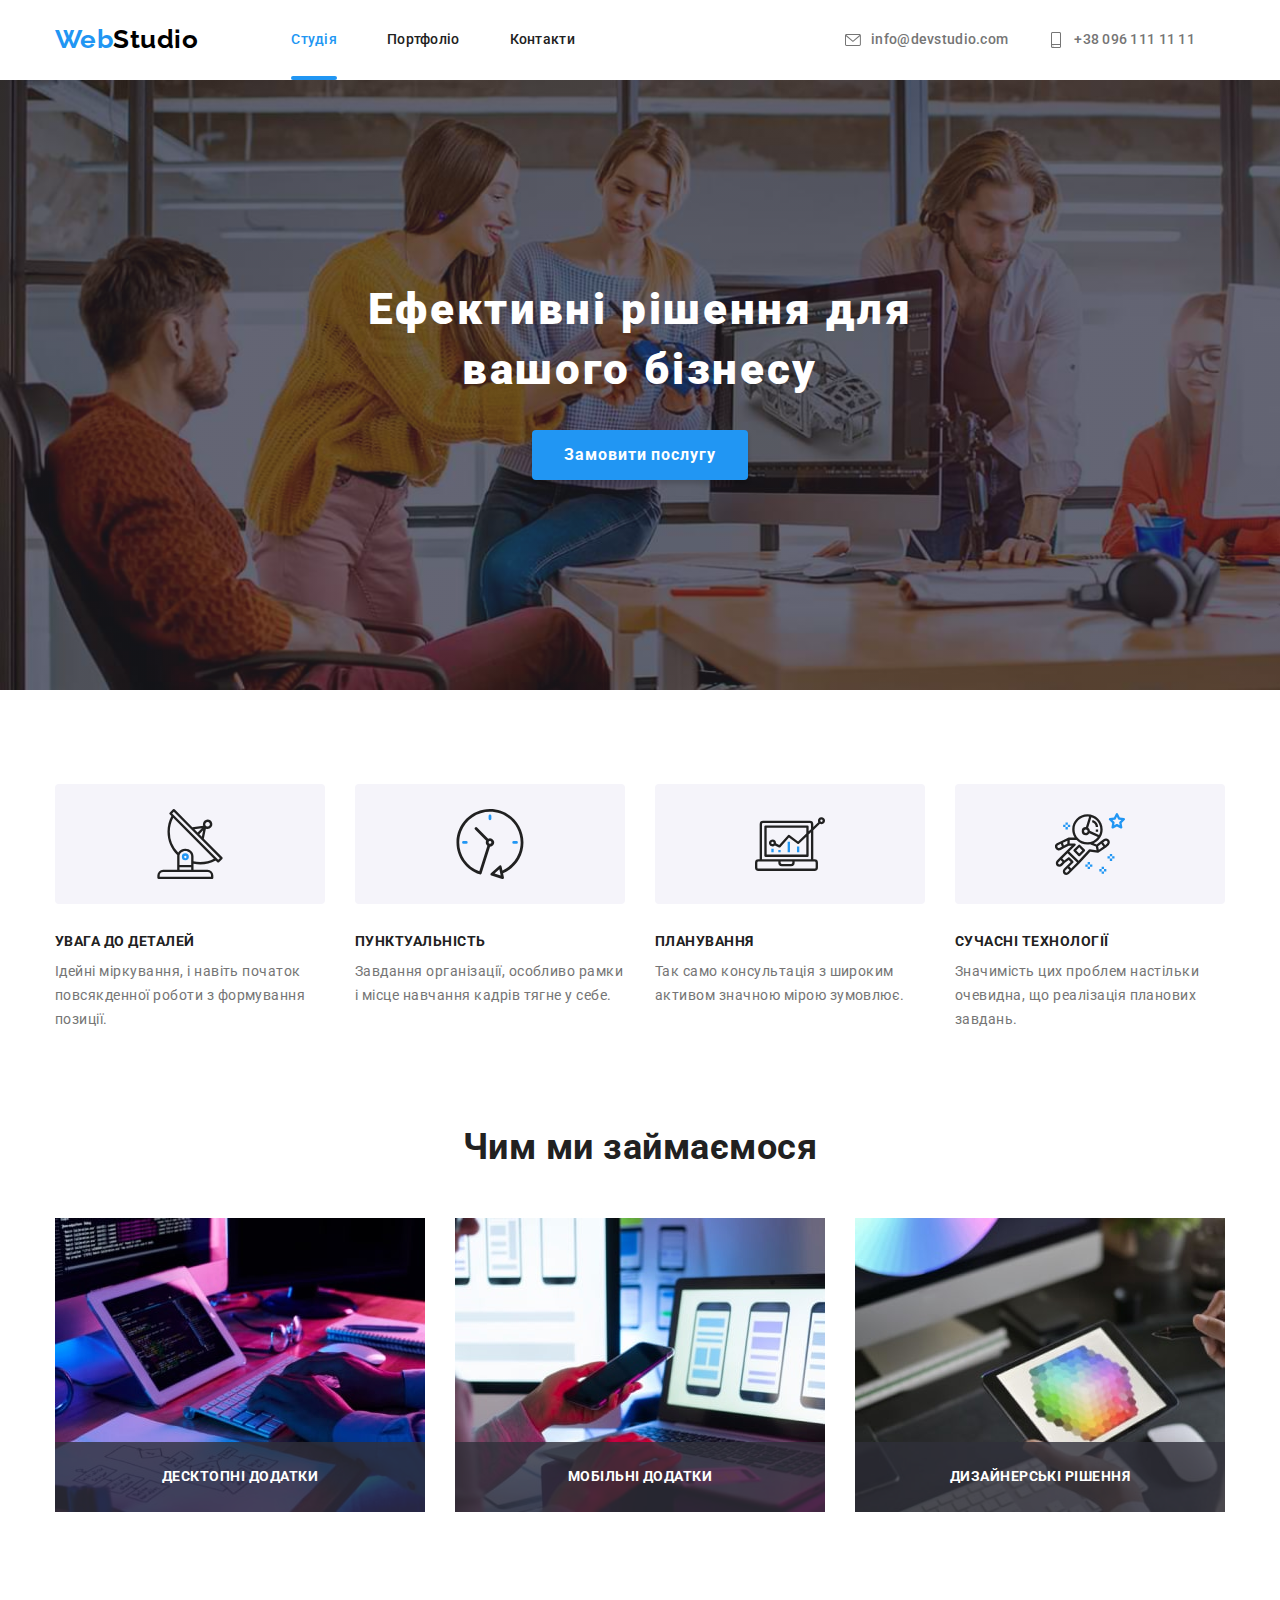
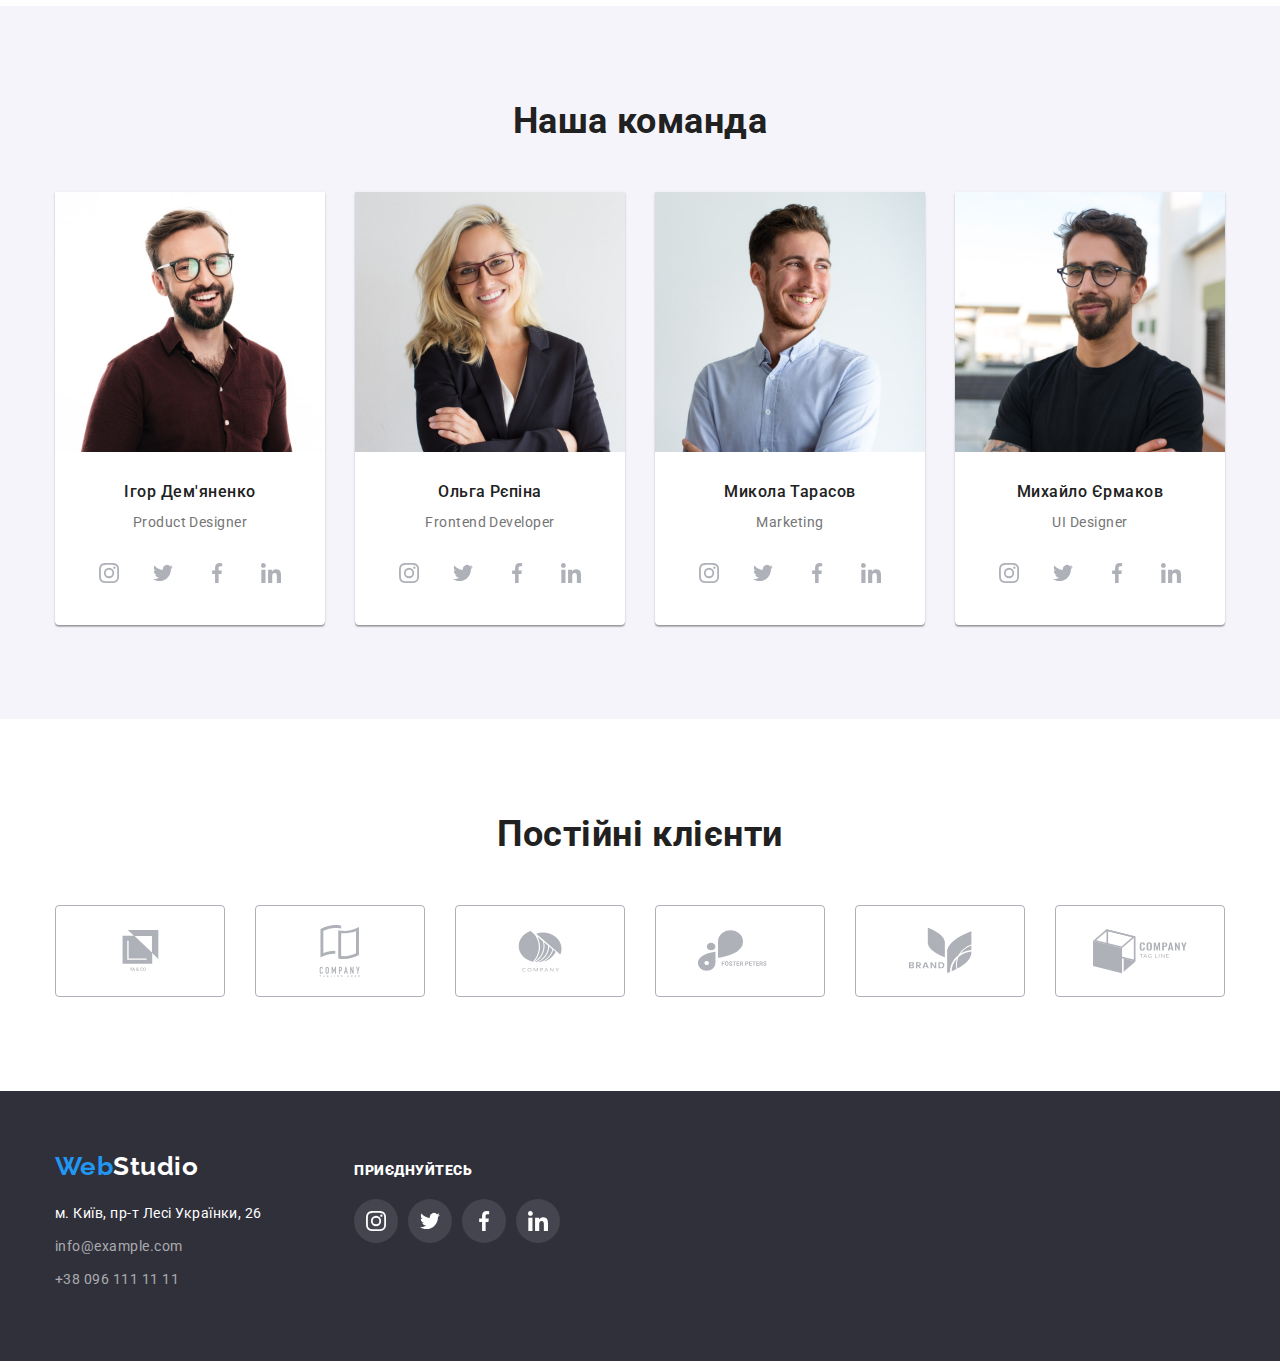
==== index.html @ bedce4f9 "позиционирование эл-тов" ====
<!DOCTYPE html>
<html lang="uk">

<head>
    <meta charset="UTF-8">
    <meta http-equiv="X-UA-Compatible" content="IE=edge">
    <meta name="viewport" content="width=device-width, initial-scale=1.0">
    <title>WebStudio</title>
    <link rel="preconnect" href="https://fonts.googleapis.com">
    <link rel="preconnect" href="https://fonts.gstatic.com" crossorigin>
    <link
        href="https://fonts.googleapis.com/css2?family=Raleway:wght@700&family=Roboto:wght@400;500;700;900&display=swap"
        rel="stylesheet">
    <link rel="stylesheet"
        href="https://cdnjs.cloudflare.com/ajax/libs/modern-normalize/1.1.0/modern-normalize.min.css">
    <link rel="stylesheet" href="./css/styles.css">
</head>

<body>

    <!-- header section -->

    <header class="header">
        <div class="container header-container">
            <div class="header-logo">
                <a href="./index.html" class="logo"> <span class="text-web">Web</span>Studio </a>
            </div>
            <nav>
                <ul class="header-nav list">
                    <li class="nav-item"><a href="./index.html" class="header-nav-item current">Студія</a></li>
                    <li class="nav-item"><a href="./portfolio.html" class="header-nav-item">Портфоліо</a></li>
                    <li class="nav-item"><a href="#Контакти" class="header-nav-item">Контакти</a></li>
                </ul>
            </nav>

            <ul class="header-items list">

                <li class="header-item">
                    <a class="header-items-item" href="mailto:info@devstudio.com">
                        <svg viewBox="0 0 100 100" width="16" class="header-icon ">
                            <use href="./images/sprite.svg#icon-envelope">
                            </use>
                        </svg> info@devstudio.com</a>

                </li>
                <li class="header-item">
                    <a class="header-items-item " href="tel:+380961111111">
                        <svg viewBox="0 0 100 100" width="16" class="header-icon">
                            <use href="./images/sprite.svg#icon-smartphone"></use>
                        </svg> +38 096 111 11 11 </a>
                </li>
            </ul>
        </div>
    </header>


    <main>
        <!--hero section -->

        <section class="hero-section">
            <div class="container">

                <h1 class="hero-title">Ефективні рішення для вашого бізнесу</h1>
                <button type="button" class="hero-btn" data-modal-open>Замовити послугу </button>

            </div>

        </section>


        <!-- Наші переваги section -->
        <section class="section ">
            <div class="container">
                <h2 class="visually-hidden">Наші переваги</h2>

                <ul class="section-list list">

                    <li class="section-list-item">
                        <div class="advantage">
                            <svg viewBox="0 0 100 100" width="70" class="icon shape-codepen">
                                <use href="./images/sprite.svg#icon-antenna"></use>
                            </svg>
                        </div>
                        <div class="tex-wrap">
                            <h3 class="section-heading">УВАГА ДО ДЕТАЛЕЙ</h3>
                            <p class="section-text">Ідейні міркування, і навіть початок повсякденної роботи з
                                формування
                                позиції.</p>
                        </div>
                    </li>

                    <li class="section-list-item">

                        <div class="advantage">
                            <svg viewBox="0 0 100 100" width="70" class="icon shape-codepen">
                                <use href="./images/sprite.svg#icon-clock"></use>
                            </svg>
                        </div>

                        <div class="tex-wrap">
                            <h3 class="section-heading">ПУНКТУАЛЬНІСТЬ</h3>
                            <p class="section-text">Завдання організації, особливо рамки і місце навчання кадрів
                                тягне у
                                себе.
                            </p>
                        </div>
                    </li>

                    <li class="section-list-item">

                        <div class="advantage">
                            <svg viewBox="0 0 100 100" width="70" class="icon shape-codepen">
                                <use href="./images/sprite.svg#icon-diagram"></use>
                            </svg>
                        </div>

                        <div class="tex-wrap">
                            <h3 class="section-heading">ПЛАНУВАННЯ</h3>
                            <p class="section-text">Так само консультація з широким активом значною мірою зумовлює.
                            </p>
                        </div>

                    </li>
                    <li class="section-list-item">

                        <div class="advantage">
                            <svg viewBox="0 0 100 100" width="70" class="icon shape-codepen">
                                <use href="./images/sprite.svg#icon-astronaut"></use>
                            </svg>
                        </div>

                        <div class="tex-wrap">
                            <h3 class="section-heading">СУЧАСНІ ТЕХНОЛОГІЇ</h3>
                            <p class="section-text">Значимість цих проблем настільки очевидна, що реалізація
                                планових
                                завдань.
                            </p>
                        </div>

                    </li>
                </ul>
            </div>

        </section>


        <!-- Чим ми займаємося section -->
        <section class="section reset">
            <div class="container">
                <h2 class="section-title">Чим ми займаємося</h2>
                <ul class="section-title-list list">
                    <li class="title-list">
                        <div class="title-list-img">
                            <img src="./images/img1.jpg" alt="Робота з комп'ютером " width="370" height="294">
                            <h3 class="title-text">Десктопні додатки</h3>
                        </div>
                    </li>
                    <li class="title-list">
                        <div class="title-list-img">
                            <img src="./images/img2.jpg" alt="Робота з телефоном" width="370" height="294">
                            <h3 class="title-text">Мобільні додатки</h3>
                        </div>
                    </li>
                    <li class="title-list">
                        <div class="title-list-img">
                            <img src="./images/img3.jpg" alt="Робота з планшетом" width="370" height="294">
                            <h3 class="title-text">Дизайнерські рішення</h3>
                        </div>

                    </li>
                </ul>
            </div>

        </section>

        <!-- Наша команда section -->
        <section class="section background-section">
            <div class="container">
                <h2 class="section-title-team">Наша команда</h2>
                <ul class="title-team list">
                    <li class="team">

                        <img src="./images/img4.jpg" alt="Ігор Дем'яненко фото" width="270" height="260">

                        <div class="team-text">
                            <h3 class="section-subject">Ігор Дем'яненко</h3>
                            <p class="section-text-team">Product Designer</p>


                            <ul class="social-items  list">
                                <li class="social-item">
                                    <a href="" class="social-icon">
                                        <svg viewBox="0 0 100 100" width="20" class="team-icon ">
                                            <use href="./images/sprite.svg#icon-instagram"></use>
                                        </svg>
                                    </a>
                                </li>

                                <li class="social-item">
                                    <a href="" class="social-icon">
                                        <svg viewBox="0 0 100 100" width="20" class="team-icon">
                                            <use href="./images/sprite.svg#icon-twitter"></use>
                                        </svg>
                                    </a>
                                </li>

                                <li class="social-item">
                                    <a href="" class="social-icon">
                                        <svg viewBox="0 0 100 100" width="20" class="team-icon">
                                            <use href="./images/sprite.svg#icon-facebook"></use>
                                        </svg>
                                    </a>
                                </li>

                                <li class="social-item">
                                    <a href="" class="social-icon">
                                        <svg viewBox="0 0 100 100" width="20" class="team-icon">
                                            <use href="./images/sprite.svg#icon-linkedin"></use>
                                        </svg>
                                    </a>
                                </li>
                            </ul>


                        </div>
                    </li>

                    <li class="team">

                        <img src="./images/img5.jpg" alt="Ольга Рєпіна фото" width="270" height="260">
                        <div class="team-text">
                            <h3 class="section-subject">Ольга Рєпіна</h3>
                            <p class="section-text-team">Frontend Developer</p>

                            <ul class="social-items  list">
                                <li class="social-item"><a href="" class="social-icon">
                                        <svg viewBox="0 0 100 100" width="20" class="team-icon">
                                            <use href="./images/sprite.svg#icon-instagram"></use>
                                        </svg>
                                    </a>
                                </li>

                                <li class="social-item"><a href="" class="social-icon">
                                        <svg viewBox="0 0 100 100" width="20" class="team-icon">
                                            <use href="./images/sprite.svg#icon-twitter"></use>
                                        </svg>
                                    </a>
                                </li>

                                <li class="social-item">
                                    <a href="" class="social-icon">
                                        <svg viewBox="0 0 100 100" width="20" class="team-icon">
                                            <use href="./images/sprite.svg#icon-facebook"></use>
                                        </svg>
                                    </a>
                                </li>

                                <li class="social-item">
                                    <a href="" class="social-icon">
                                        <svg viewBox="0 0 100 100" width="20" class="team-icon">
                                            <use href="./images/sprite.svg#icon-linkedin"></use>
                                        </svg>
                                    </a>
                                </li>
                            </ul>
                        </div>

                    </li>

                    <li class="team">

                        <img src="./images/img6.jpg" alt="Микола Тарасов фото" width="270" height="260">
                        <div class="team-text">
                            <h3 class="section-subject">Микола Тарасов</h3>
                            <p class="section-text-team">Marketing</p>

                            <ul class="social-items  list">
                                <li class="social-item">
                                    <a href="" class="social-icon">
                                        <svg viewBox="0 0 100 100" width="20" class="team-icon">
                                            <use href="./images/sprite.svg#icon-instagram"></use>
                                        </svg>
                                    </a>
                                </li>

                                <li class="social-item">
                                    <a href="" class="social-icon">
                                        <svg viewBox="0 0 100 100" width="20" class="team-icon">
                                            <use href="./images/sprite.svg#icon-twitter"></use>
                                        </svg>
                                    </a>
                                </li>

                                <li class="social-item">
                                    <a href="" class="social-icon">
                                        <svg viewBox="0 0 100 100" width="20" class="team-icon">
                                            <use href="./images/sprite.svg#icon-facebook"></use>
                                        </svg>
                                    </a>
                                </li>

                                <li class="social-item">
                                    <a href="" class="social-icon">
                                        <svg viewBox="0 0 100 100" width="20" class="team-icon">
                                            <use href="./images/sprite.svg#icon-linkedin"></use>
                                        </svg>
                                    </a>
                                </li>
                            </ul>
                        </div>

                    </li>
                    <li class="team">

                        <img src="./images/img7.jpg" alt="Михайло Єрмаков фото" width="270" height="260">
                        <div class="team-text">
                            <h3 class="section-subject">Михайло Єрмаков</h3>
                            <p class="section-text-team">UI Designer</p>

                            <ul class="social-items  list">
                                <li class="social-item">
                                    <a href="" class="social-icon">
                                        <svg viewBox="0 0 100 100" width="20" class="team-icon">
                                            <use href="./images/sprite.svg#icon-instagram"></use>
                                        </svg>
                                    </a>
                                </li>

                                <li class="social-item">
                                    <a href="" class="social-icon">
                                        <svg viewBox="0 0 100 100" width="20" class="team-icon">
                                            <use href="./images/sprite.svg#icon-twitter"></use>
                                        </svg>
                                    </a>
                                </li>
                                <li class="social-item">
                                    <a href="" class="social-icon">
                                        <svg viewBox="0 0 100 100" width="20" class="team-icon">
                                            <use href="./images/sprite.svg#icon-facebook"></use>
                                        </svg>
                                    </a>
                                </li>
                                <li class="social-item">
                                    <a href="" class="social-icon">
                                        <svg viewBox="0 0 100 100" width="20" class="team-icon">
                                            <use href="./images/sprite.svg#icon-linkedin"></use>
                                        </svg>
                                    </a>
                                </li>
                            </ul>
                        </div>

                    </li>
                </ul>
            </div>
        </section>
    </main>


    <!-- Постійні клієнти section -->
    <section class="section">
        <div class="container">
            <h2 class="title-clients">Постійні клієнти</h2>
            <div>
                <ul class=" clients list">
                    <li class="clients-item">
                        <a href="" class="clients-link">
                            <svg viewBox="0 0 100 100" width="41" height="47" class="clients-icon">
                                <use href="./images/sprite.svg#icon-group-1"></use>
                            </svg>
                        </a>
                    </li>
                    <li class="clients-item">
                        <a href="" class="clients-link">
                            <svg viewBox="0 0 100 100" width="52" height="" class="clients-icon">
                                <use href="./images/sprite.svg#icon-group-2"></use>
                            </svg>
                        </a>
                    </li>
                    <li class="clients-item">
                        <a href="" class="clients-link">
                            <svg viewBox="0 0 100 100" width="44" height="" class="clients-icon">
                                <use href="./images/sprite.svg#icon-group-3"></use>
                            </svg>
                        </a>
                    </li>
                    <li class="clients-item">
                        <a href="" class="clients-link">
                            <svg viewBox="0 0 100 100" width="85" class="clients-icon">
                                <use href="./images/sprite.svg#icon-group-4"></use>
                            </svg>
                        </a>
                    </li>
                    <li class="clients-item">
                        <a href="" class="clients-link">
                            <svg viewBox="0 0 100 100" width="63" class="clients-icon">
                                <use href="./images/sprite.svg#icon-group-5"></use>
                            </svg>
                        </a>
                    </li>
                    <li class="clients-item">
                        <a href="" class="clients-link">
                            <svg viewBox="0 0 100 100" width="94" class="clients-icon">
                                <use href="./images/sprite.svg#icon-group-6"></use>
                            </svg>
                        </a>
                    </li>
                </ul>
            </div>

        </div>


    </section>

    <!-- footer section -->
    <footer class="footer">
        <div class="container footer-messenger">
            <div>
                <div class="footer-logo">
                    <a href="./index.html" class="logo white"> <span class="text-web">Web</span>Studio </a>

                </div>

                <address>
                    <div>
                        <ul class=" list">
                            <li class="footer-addres"><a href="https://goo.gl/maps/LpbarNg1JxRtZS2b6" target="_blank"
                                    rel="noopener noreferrer nofollow" id="Контакти" class="address-item white">м. Київ,
                                    пр-т
                                    Лесі Українки, 26</a></li>
                            <li class="footer-addres"><a href="mailto:info@devstudio.com"
                                    class="address-item">info@example.com</a></li>
                            <li class="footer-addres"><a href="tel:+380961111111" class="address-item">+38 096 111 11
                                    11</a>
                            </li>
                        </ul>
                    </div>
                </address>
            </div>

            <div class="footer-icon-messenger">
                <p class="footer-text"> <strong> приєднуйтесь</strong> </p>

                <div>
                    <ul class="list-icon list">
                        <li class="footer-item-icon"> <a href="" class="footer-link">
                                <svg viewBox="0 0 100 100" width="20" class="footer-icon">
                                    <use href="./images/sprite.svg#icon-instagram"></use>
                                </svg></a></li>
                        <li class="footer-item-icon"> <a href="" class="footer-link">
                                <svg viewBox="0 0 100 100" width="20" class="footer-icon">
                                    <use href="./images/sprite.svg#icon-twitter"></use>
                                </svg>
                            </a></li>
                        <li class="footer-item-icon"> <a href="" class="footer-link">
                                <svg viewBox="0 0 100 100" width="20" class="footer-icon">
                                    <use href="./images/sprite.svg#icon-facebook"></use>
                                </svg>
                            </a></li>
                        <li class="footer-item-icon"> <a href="" class="footer-link">
                                <svg viewBox="0 0 100 100" width="20" class="footer-icon">
                                    <use href="./images/sprite.svg#icon-linkedin"></use>
                                </svg>
                            </a></li>
                    </ul>
                </div>

            </div>
        </div>

    </footer>
    <div class="backdrop is-hidden data-modal">
        <div class="modal">
            <button type="button" class="close-button" data-modal-close>X</button>
        </div>
    </div>

    <script src="./js/modal.js"></script>

</body>

</html>
---- css/styles.css ----
:root {
    --primery-text-color: #212121;
    --additional-text-color-1: #757575;
    --additional-text-color-2: #FFFFFF;
    --additional-text-color-3: rgba(255, 255, 255, 0.6);
    --color-logo: #000000;
    --accent-color: #2196F3;
    --additional-background-color-1: #F5F4FA;
    --additional-background-color-2: #2F303A;

}

p,
h1,
h2,
h3,
h4,
h5,
h6 {
    margin: 0;
    padding: 0;
}

ul {
    margin: 0;
    padding: 0;
}


body {

    color: var(--primery-text-color);
    font-family: Roboto, sans-serif;
    letter-spacing: 0.03em;
}

img {
    display: block;
}

/*   основной цвет тескта  #212121 */
/* вторичнный цвет текста #757575 */
/* цвет акцента #2196F3 */
/* вторичный цвет фона 1 #F5F4FA */
/* вторичный цвет фона 2 #2F303A */
/* основной цвет лого  #000000 */
/* дополнительный цвет лого #2196F3 */
/* доп цвет */

.container {
    width: 1200px;
    padding-left: 15px;
    padding-right: 15px;
    margin: 0 auto;
    /* outline: 2px solid tomato; */

}

.list {
    list-style: none;
}


/* header section */

.header-container {
    padding-top: 24px;
    padding-bottom: 25px;
}

.header-container,
.header-nav,
.header-items {
    display: flex;
    justify-content: center;
    align-items: center;

}



.header-logo {
    margin-right: 93px;
    display: block;
    margin-top: 0;
    margin-bottom: 0;
}

.logo {
    color: var(--color-logo);
    font-family: Raleway, sans-serif;
    font-weight: 700;
    font-size: 26px;
    line-height: 1.2;
    text-decoration: none;
    outline: none;

}

.text-web {

    color: #2196F3;
}

.nav-item {
    margin-right: 50px;
}

.header-nav-item {
    position: relative;
    color: var(--primery-text-color);
    display: block;
    font-weight: 500;
    font-size: 14px;
    line-height: 1.14;
    letter-spacing: 0.02em;
    text-decoration: none;

    transition: color 250ms cubic-bezier(0.4, 0, 0.2, 1);
}

.header-nav-item:hover,
.header-nav-item:focus {
    color: var(--accent-color);
    outline: none;
}


.current {
    display: block;
    color: var(--accent-color)
}

.current::after {
    content: "";
    position: absolute;
    display: block;
    bottom: -32px;
    left: 0;
    width: 100%;
    height: 4px;
    background: var(--accent-color);
    border-radius: 2px;

}


.header-items {
    margin-left: auto;
}


.header-items-item {
    color: var(--additional-text-color-1);
    font-weight: 500;
    font-size: 14px;
    line-height: 1.14;
    letter-spacing: 0.02em;
    text-decoration: none;
    margin-left: 10px;
    margin-right: 30px;

    display: flex;
    align-items: center;
    justify-content: center;

    transition: color 250ms cubic-bezier(0.4, 0, 0.2, 1);
}

.header-icon {
    margin-right: 10px;
    fill: #757575;
}



.header-items-item:hover,
.header-items-item:focus {
    color: var(--accent-color);
    outline: none;

}


.header-items-item:hover svg,
.header-items-item:focus svg {
    fill: var(--accent-color);
    outline: none;
}

/* hero section */

.hero-section {
    padding-top: 200px;
    padding-bottom: 210px;
    max-width: 1600px;
    margin: 0 auto;
    background-image: linear-gradient(rgba(47, 48, 58, 0.4), rgba(47, 48, 58, 0.4)), url(../images/hero-img.jpg);
    background-repeat: no-repeat;
    background-size: cover;

}

.hero-title {
    width: 696px;
    margin: 0 auto;
    margin-bottom: 30px;

    color: var(--additional-text-color-2);
    font-weight: 900;
    font-size: 44px;
    line-height: 1.36;
    letter-spacing: 0.06em;
    text-align: center;
}

.hero-btn {
    padding: 10px 32px;
    margin: 0 auto;
    display: block;
    border-radius: 4px;
    border: none;
    box-shadow: 0px 4px 4px rgba(0, 0, 0, 0.15);

    background-color: var(--accent-color);
    color: var(--additional-text-color-2);
    font-family: 'Roboto';
    font-weight: 700;
    font-size: 16px;
    line-height: 1.88;
    letter-spacing: 0.06em;
}


.hero-btn:hover,
.hero-btn:focus {
    cursor: pointer;
    /* color: var(--accent-color); */
    /* outline: none; */
}


/* наші переваги */

.section {
    padding-top: 94px;
    padding-bottom: 94px;
}


.section-list {

    display: flex;
}

.advantage {
    display: flex;
    width: 270px;
    height: 120px;
    background: #F5F4FA;
    border-radius: 4px;
    align-items: center;
    justify-content: center;
}

.section-list-item {
    margin-right: 30px;
}

.tex-wrap {}


.section-heading {
    margin-top: 30px;
    margin-bottom: 10px;
    font-weight: 700;
    font-size: 14px;
    line-height: 1.14;

}

.section-text {
    color: var(--additional-text-color-1);
    font-size: 14px;
    line-height: 1.71;
}


/* чим ми займаємося */

.reset {
    padding-top: 0px;
}

.section-title,
.section-title-team,
.title-clients {
    margin-bottom: 50px;

    font-weight: 700;
    font-size: 36px;
    line-height: 1.17;
    text-align: center;

}

.section-title-list {
    display: flex;

}

.title-list {
    display: block;
    margin-right: 30px;
}

.title-list:last-child {
    margin-right: 0px;
}

.title-list-img {
    position: relative;
}

.title-text {

    position: absolute;
    bottom: 0;
    left: 0;

    display: flex;
    align-items: center;
    justify-content: center;
    width: 100%;
    height: 70px;
    background: rgba(47, 48, 58, 0.8);

    font-weight: 700;
    font-size: 14px;
    line-height: 1.14;
    text-transform: uppercase;
    color: var(--additional-text-color-2);
    /* padding: 27px 107px; */
}

/* наша команда */

.background-section {
    background-color: var(--additional-background-color-1);
}

/* .section-title-team {

    margin-bottom: 50px;

    font-weight: 700;
    font-size: 36px;
    line-height: 1.17;
    text-align: center;
} */

.title-team {
    display: flex;
}


.social-items {
    display: flex;
    justify-content: center;
}

.social-item {

    /* display: flex;
    align-items: center;
    justify-content: center;
 */

}

.social-item:not(:first-child) {
    margin-left: 10px;
}



.social-icon {
    display: flex;
    width: 44px;
    height: 44px;
    background-color: #FFFFFF;
    align-items: center;
    justify-content: center;
    border-radius: 50%;

    transition: background-color 250ms cubic-bezier(0.4, 0, 0.2, 1);
}


.social-icon:focus,
.social-icon:hover {
    background-color: var(--accent-color);
    outline: none;
}

.team-icon {
    fill: #AFB1B8;
    transition: fill 250ms cubic-bezier(0.4, 0, 0.2, 1);
}


.social-icon:focus svg,
.social-icon:hover svg {
    fill: var(--additional-text-color-2);
}





.team {
    margin-right: 30px;
    display: block;
    background-color: var(--additional-text-color-2);
    box-shadow: 0px 1px 3px rgba(0, 0, 0, 0.12), 0px 1px 1px rgba(0, 0, 0, 0.14), 0px 2px 1px rgba(0, 0, 0, 0.2);
    border-radius: 0px 0px 4px 4px;

}

.team:last-child {
    margin-right: 0px;
}

.team-text {
    padding: 30px 10px;
    text-align: center;

}

.section-subject {
    margin-bottom: 10px;
    font-weight: 500;
    font-size: 16px;
    line-height: 1.19;

}

.section-text-team {
    color: var(--additional-text-color-1);
    font-size: 14px;
    line-height: 1.71;
    margin-bottom: 16px;
}



/* Постійні клієнти section */

.clients {
    display: flex;
}

.clients :last-child {
    margin-right: 0;
}

.clients-item {
    margin-right: 30px;
}

.clients-link {

    display: flex;
    align-items: center;
    justify-content: center;

    width: 170px;
    height: 92px;

    border: 1px solid #AFB1B8;
    border-radius: 4px;

    transition: border 250ms cubic-bezier(0.4, 0, 0.2, 1);
}

.clients-link:focus,
.clients-link:hover {
    border: 1px solid var(--accent-color);
    outline: none;
}



.clients-icon {
    fill: #AFB1B8;
    transition: fill 250ms cubic-bezier(0.4, 0, 0.2, 1);
}

.clients-link:hover svg,
.clients-link:focus svg {
    fill: var(--accent-color)
}






/* .title-clients {

    margin-bottom: 50px;

    font-weight: 700;
    font-size: 36px;
    line-height: 1.17;
    text-align: center;

} */





/* footer section */
.footer {
    background-color: var(--additional-background-color-2);
    padding-top: 60px;
    padding-bottom: 60px;
}

.footer-logo {

    margin-bottom: 20px;
    margin-right: 156px;
}


.address {}

.address-item {

    color: var(--additional-text-color-3);
    font-style: normal;
    font-size: 14px;
    line-height: 1.71;
    text-decoration: none;

    transition: color 250ms cubic-bezier(0.4, 0, 0.2, 1);
}

.address-item:hover,
.address-item:focus {
    color: var(--accent-color);
    outline: none;
}

.footer-addres {
    margin-bottom: 9px;
}

.footer-messenger,
.list-icon {
    display: flex;
    align-items: baseline;
}


.footer-link {
    display: flex;
    align-items: center;
    justify-content: center;
    width: 44px;
    height: 44px;
    margin-right: 10px;
    background-color: rgba(255, 255, 255, 0.1);
    border-radius: 50%;

    transition: background-color 250ms cubic-bezier(0.4, 0, 0.2, 1);
}

.footer-link:focus,
.footer-link:hover {
    background-color: var(--accent-color);
    outline: none;
}

.footer-icon {
    fill: #FFFFFF;
}

.white {
    color: var(--additional-text-color-2);
}


.footer-icon-messenger {}

.footer-text {

    margin-top: 12px;
    margin-bottom: 20px;

    font-weight: 700;
    font-size: 14px;
    line-height: 1.14;
    color: var(--additional-text-color-2);
    text-transform: uppercase;
}

.list-icon {}

/* modal */

.backdrop {
    position: fixed;
    top: 0;
    left: 0;
    width: 100%;
    height: 100%;
    background: rgba(0, 0, 0, 0.2);
}

.modal {
    position: absolute;
    width: 528px;
    height: 581px;
    top: 50%;
    left: 50%;
    transform: translate(-50%, -50%);
    background-color: #FFFFFF;

}

.is-hidden {
    opacity: 0;
    visibility: hidden;
    pointer-events: none;
}

.close-button {
    position: absolute;
    top: 8px;
    right: 8px;
    width: 30px;
    height: 30px;
    border-radius: 50%;
    cursor: pointer;
}

.close-button {}



/* portfolio */

/* header */

.header-border {
    border-bottom: 1px solid #ECECEC;
}

/* Набір фільтрів */

.list-button {
    display: flex;
    justify-content: center;
    margin-bottom: 56px;
}

.btn-item {
    margin-right: 8px;

}


.button-item {
    display: block;
    padding: 6px 22px;
    border-radius: 4px;
    border: none;
    background-color: var(--additional-background-color-1);
    font-weight: 500;
    font-size: 16px;
    line-height: 1.63;
    text-align: center;
    outline: none;

    transition: background-color 250ms cubic-bezier(0.4, 0, 0.2, 1), color 250ms cubic-bezier(0.4, 0, 0.2, 1), box-shadow 250ms cubic-bezier(0.4, 0, 0.2, 1);
}

.button-item:hover,
.button-item:focus {
    background-color: var(--accent-color);
    color: var(--additional-text-color-2);
    cursor: pointer;
    box-shadow: 0px 3px 1px rgba(0, 0, 0, 0.1), 0px 1px 2px rgba(0, 0, 0, 0.08), 0px 2px 2px rgba(0, 0, 0, 0.12);
}



/* контент */

.list-content {
    display: flex;
    flex-wrap: wrap;
    gap: 30px;
}



.portfolio-item {
    display: block;
    text-decoration: none;
}

.portfolio-item:hover,
.portfolio-item:focus {
    outline: none;
    box-shadow: 0px 1px 1px rgba(0, 0, 0, 0.12), 0px 4px 4px rgba(0, 0, 0, 0.06), 1px 4px 6px rgba(0, 0, 0, 0.16);
}

/* .portfolio-item:focus {
    outline: none;
    box-shadow: 0px 1px 1px rgba(0, 0, 0, 0.12), 0px 4px 4px rgba(0, 0, 0, 0.06), 1px 4px 6px rgba(0, 0, 0, 0.16);
} */

.text {
    padding: 20px 24px;
    border-right: 1px solid #EEEEEE;
    border-bottom: 1px solid #EEEEEE;
    border-left: 1px solid #EEEEEE;
}

.content-title {

    color: var(--primery-text-color);
    font-weight: 700;
    font-size: 18px;
    line-height: 2;
    letter-spacing: 0.06em;
}

.content-text {

    color: var(--additional-text-color-1);

    font-size: 16px;
    line-height: 1.88;


}

.box-text {
    position: relative;
    overflow: hidden;
}

.box-suggestions {
    position: absolute;
    display: block;

    top: 0;
    left: 0;
    width: 100%;
    height: 100%;

    padding: 63px 24px;
    font-size: 18px;
    line-height: 1.56;
    color: var(--additional-text-color-2);
    background: rgba(33, 150, 243, 0.9);

    transform: translateY(100%);
    transition: 250ms cubic-bezier(0.4, 0, 0.2, 1);

}

.portfolio-item:hover .box-suggestions,
.portfolio-item:focus .box-suggestions {
    transform: translateY(0);
}


.visually-hidden {
    position: absolute;
    white-space: nowrap;
    width: 1px;
    height: 1px;
    overflow: hidden;
    border: 0;
    padding: 0;
    clip: rect(0 0 0 0);
    clip-path: inset(50%);
    margin: -1px;
}
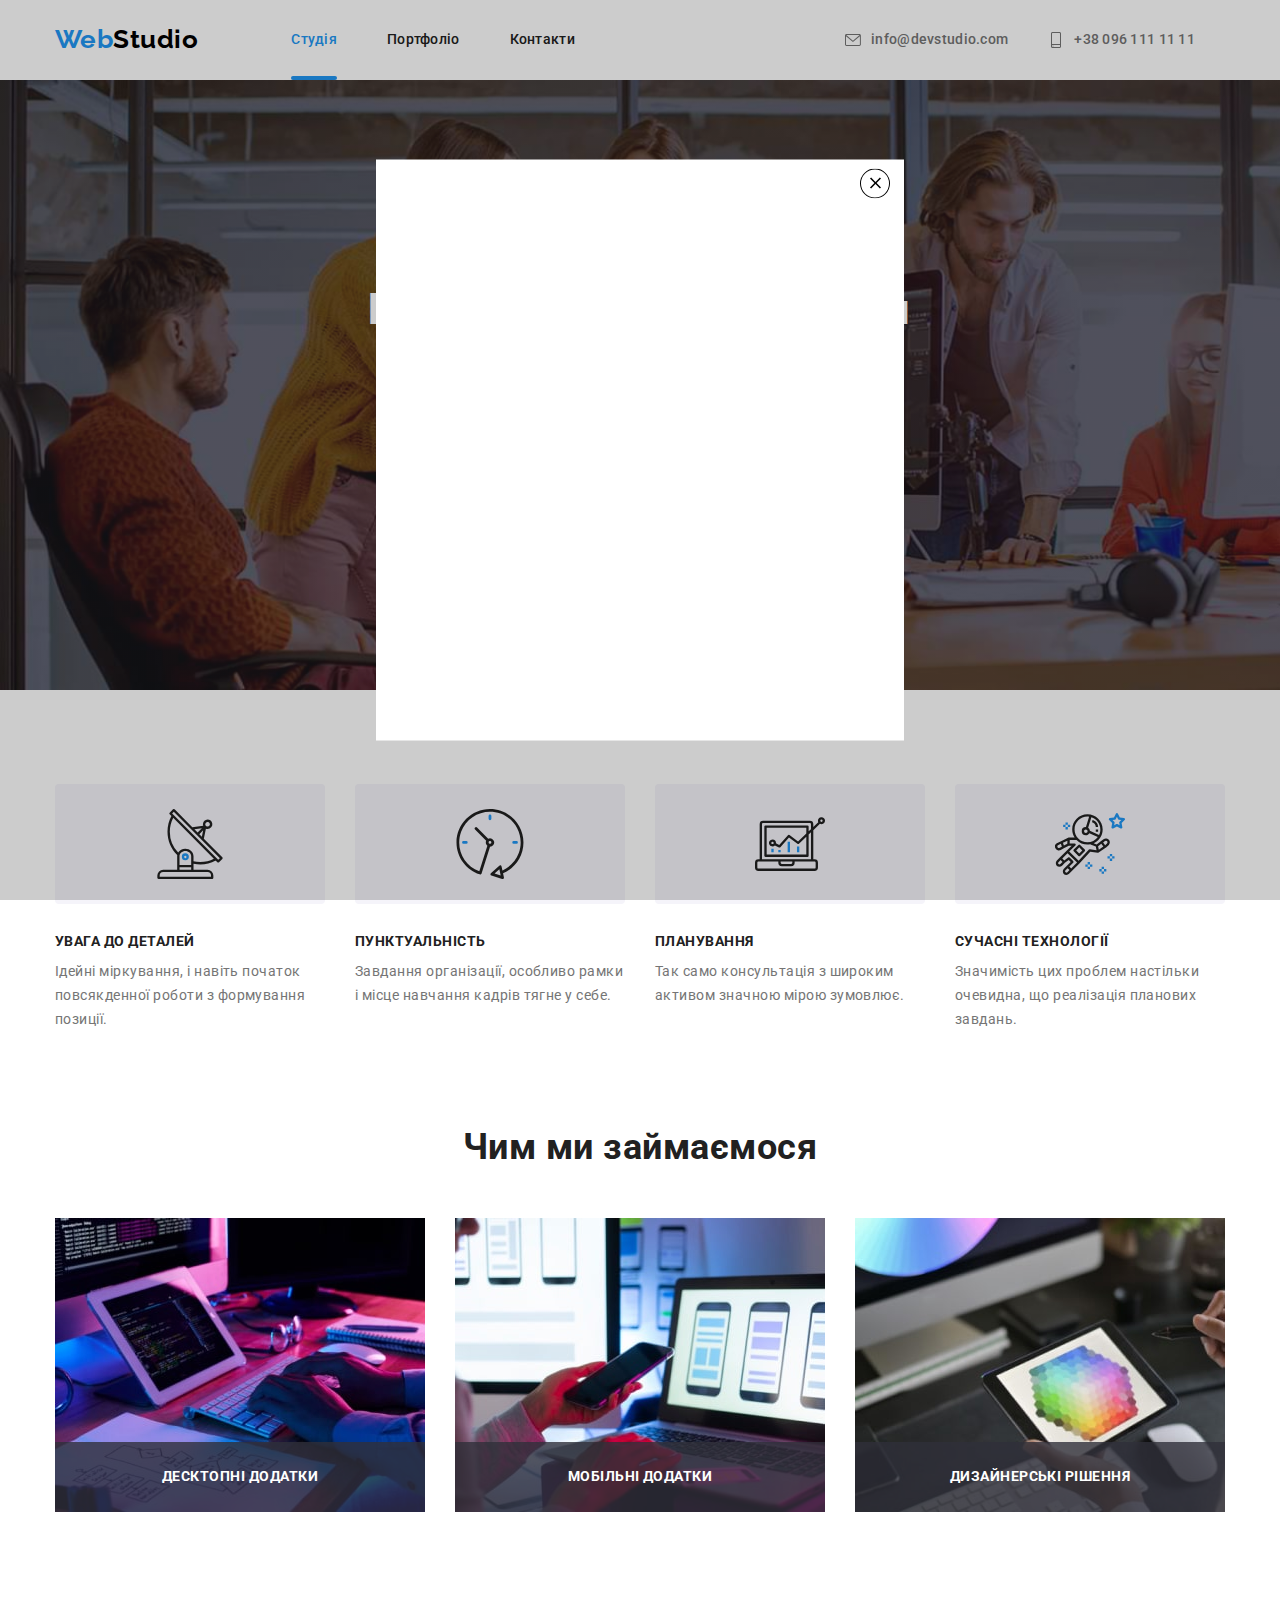
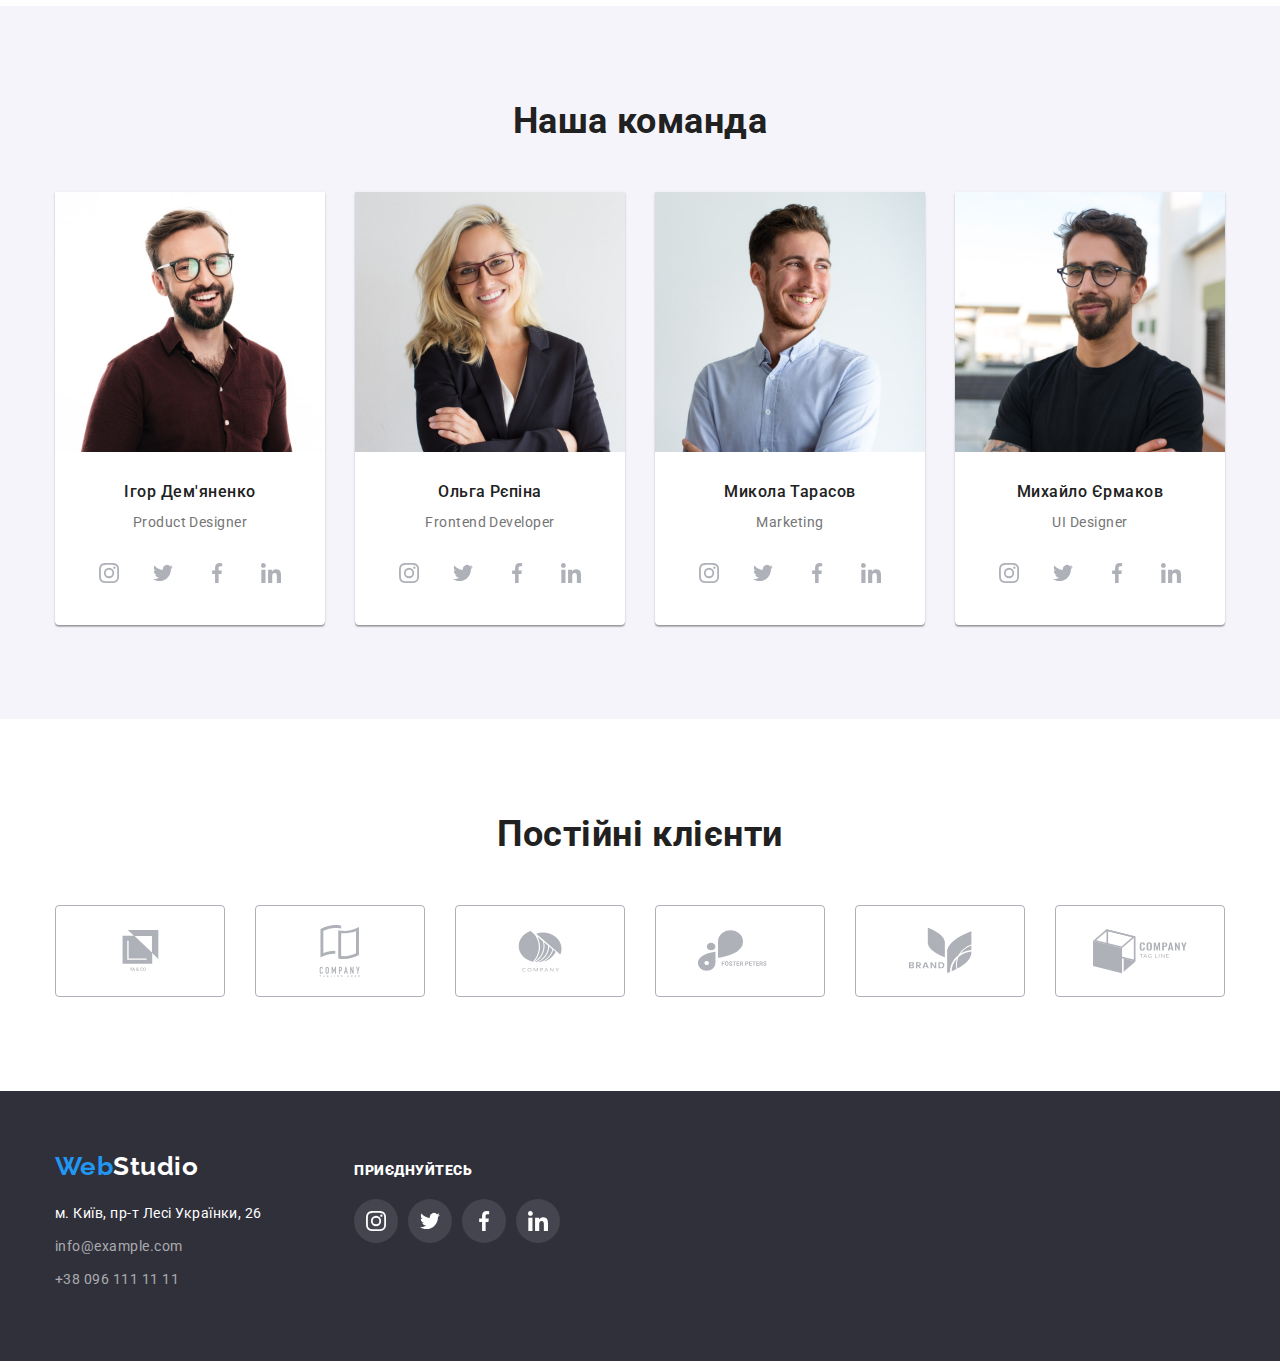
==== commit 43daffe9: "добавлены изменения" ====
--- a/index.html
+++ b/index.html
@@ -472,7 +472,11 @@
     </footer>
     <div class="backdrop is-hidden data-modal">
         <div class="modal">
-            <button type="button" class="close-button" data-modal-close>X</button>
+            <button type="button" class="close-button" data-modal-close>
+                <svg width="30" height="30" class=" ">
+                    <use href="./images/spritet.svg#icon-close"></use>
+                </svg>
+            </button>
         </div>
     </div>
 
--- a/css/styles.css
+++ b/css/styles.css
@@ -631,19 +631,25 @@
 
 }
 
-.is-hidden {
+/* .is-hidden {
     opacity: 0;
     visibility: hidden;
     pointer-events: none;
-}
+} */
 
 .close-button {
     position: absolute;
     top: 8px;
     right: 8px;
-    width: 30px;
+    /* width: 30px;
     height: 30px;
-    border-radius: 50%;
+    border-radius: 50%; */
+    display: flex;
+    justify-content: center;
+    align-items: center;
+    border: none;
+    background-color: #FFFFFF;
+
     cursor: pointer;
 }
 
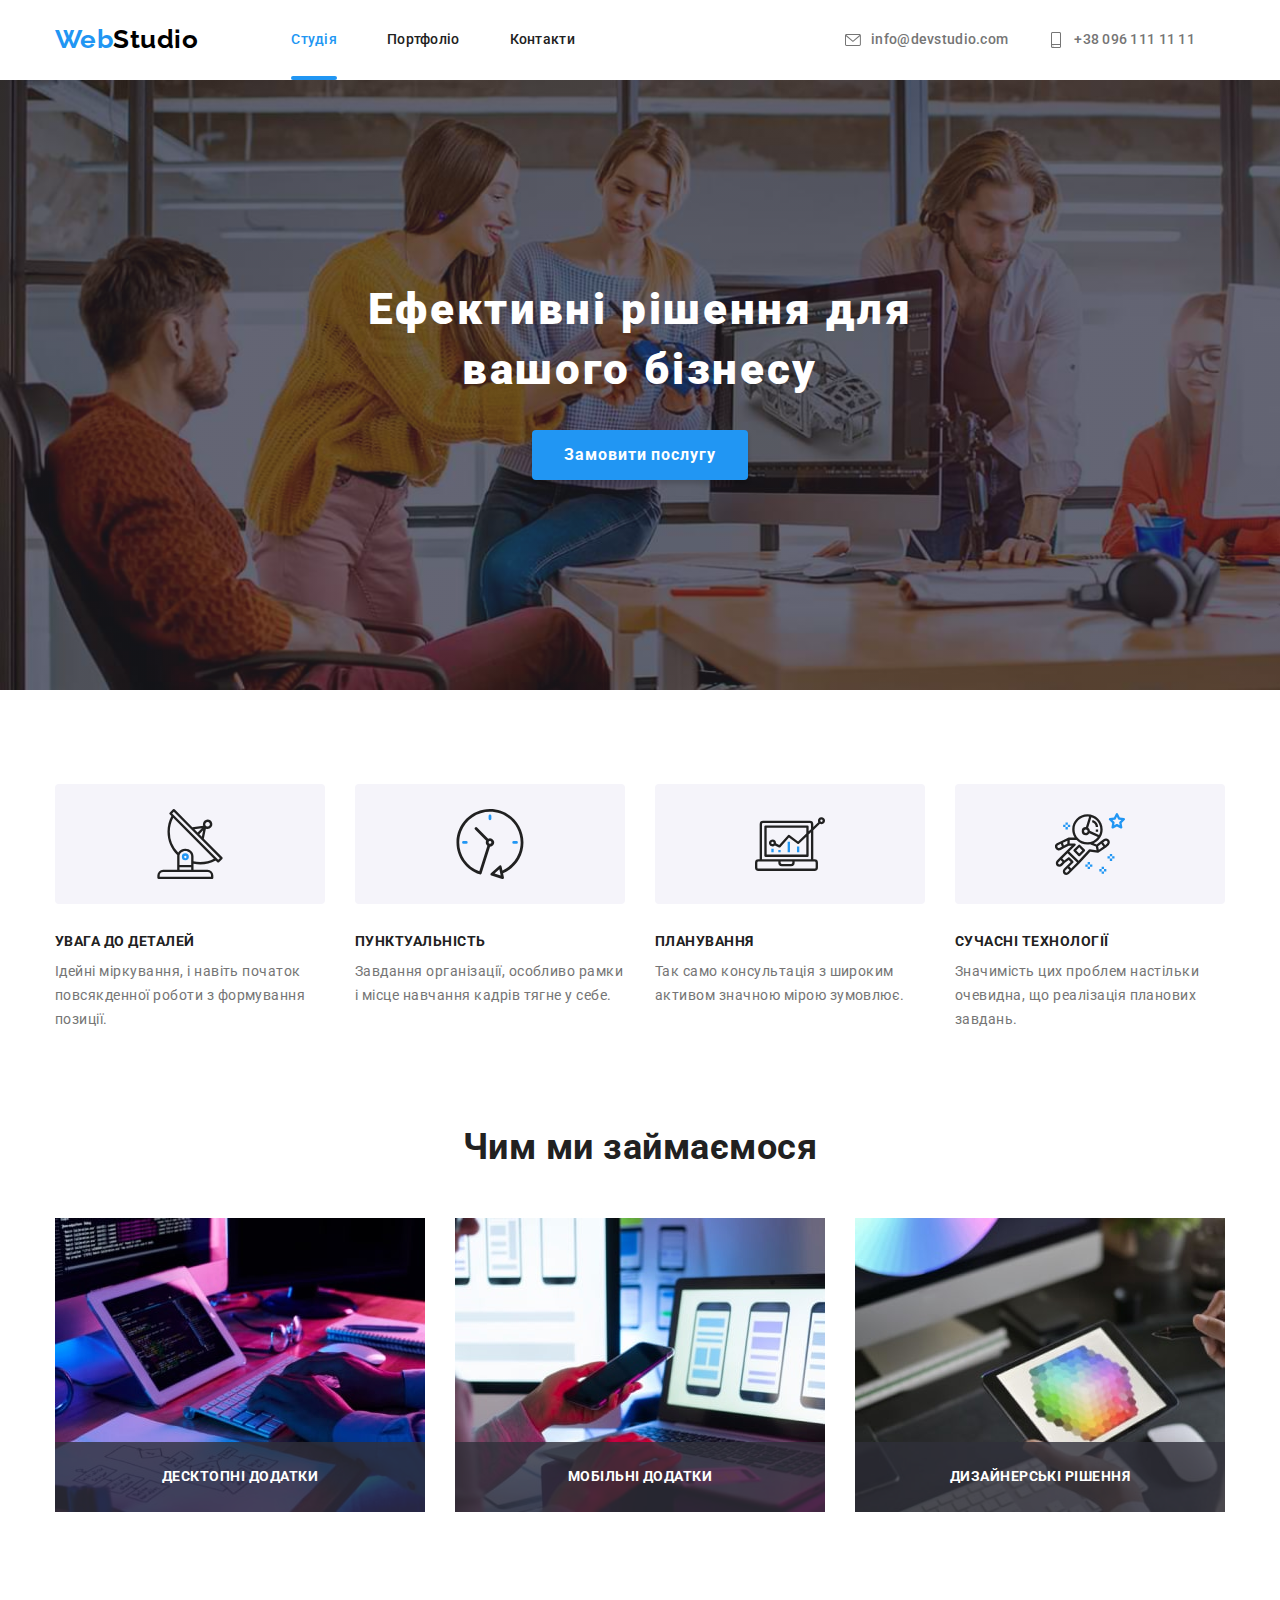
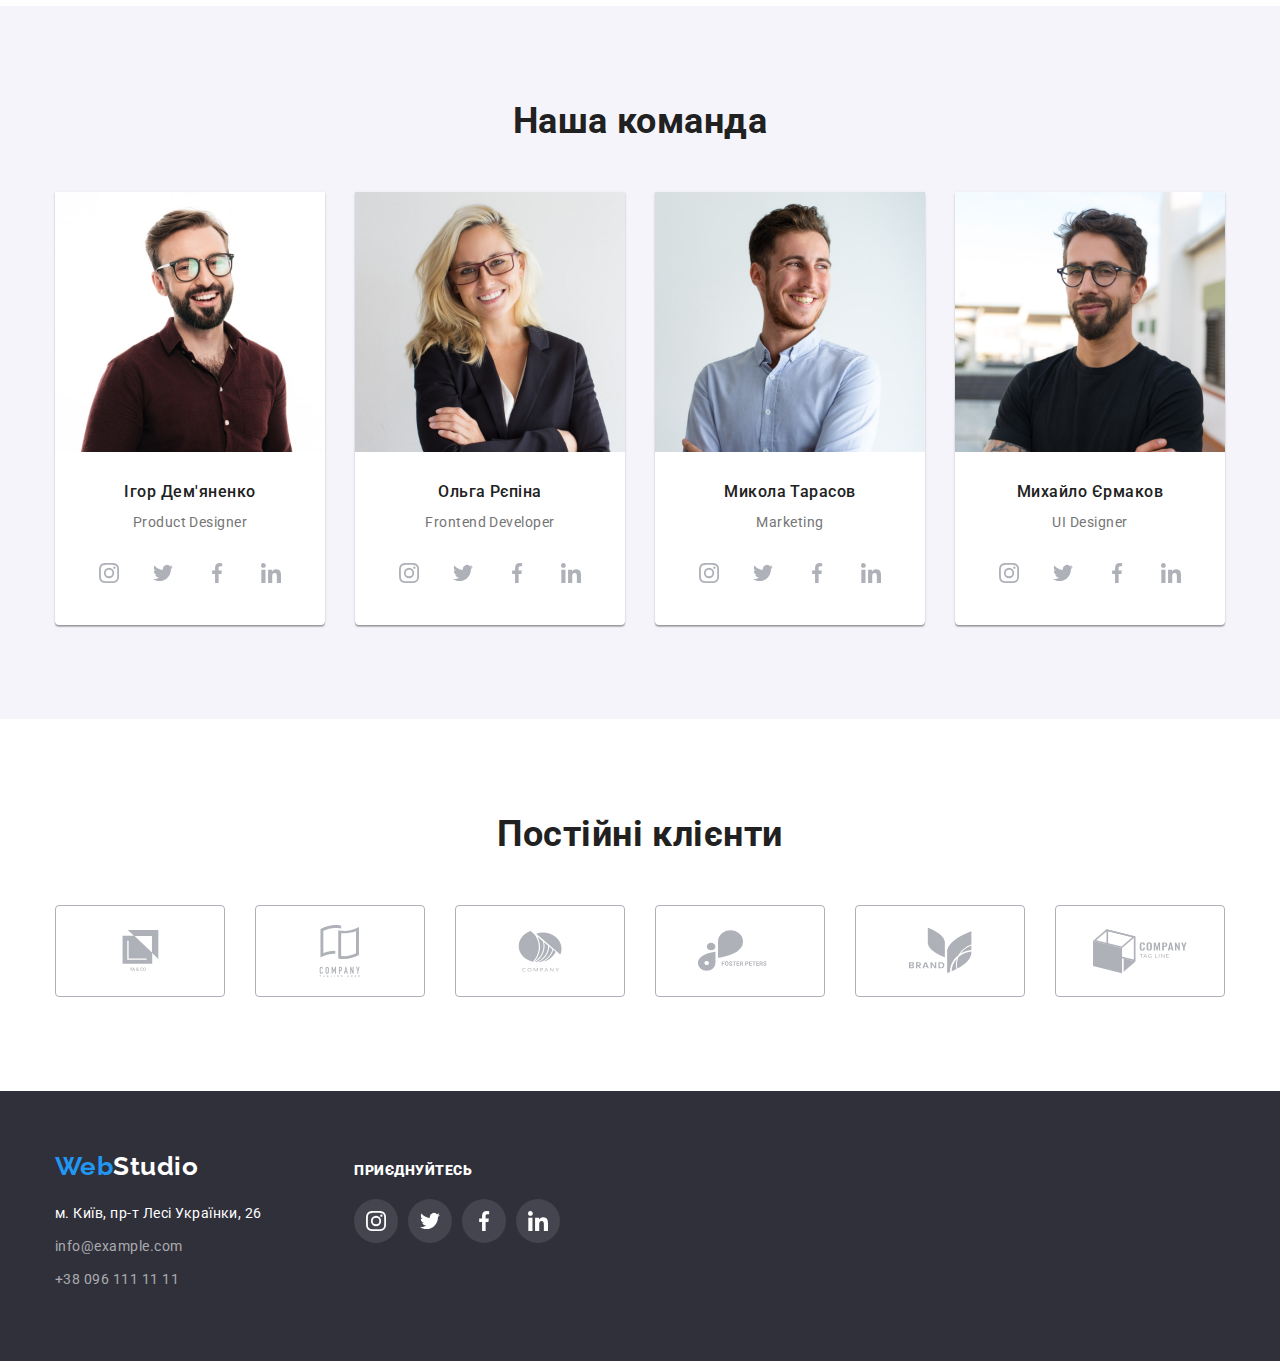
==== commit c5e803e7: "add hw-05" ====
--- a/index.html
+++ b/index.html
@@ -470,7 +470,8 @@
         </div>
 
     </footer>
-    <div class="backdrop is-hidden data-modal">
+
+    <div class="backdrop is-hidden " data-modal>
         <div class="modal">
             <button type="button" class="close-button" data-modal-close>
                 <svg width="30" height="30" class=" ">
--- a/css/styles.css
+++ b/css/styles.css
@@ -631,11 +631,11 @@
 
 }
 
-/* .is-hidden {
+.is-hidden {
     opacity: 0;
     visibility: hidden;
     pointer-events: none;
-} */
+}
 
 .close-button {
     position: absolute;
@@ -653,7 +653,6 @@
     cursor: pointer;
 }
 
-.close-button {}
 
 
 
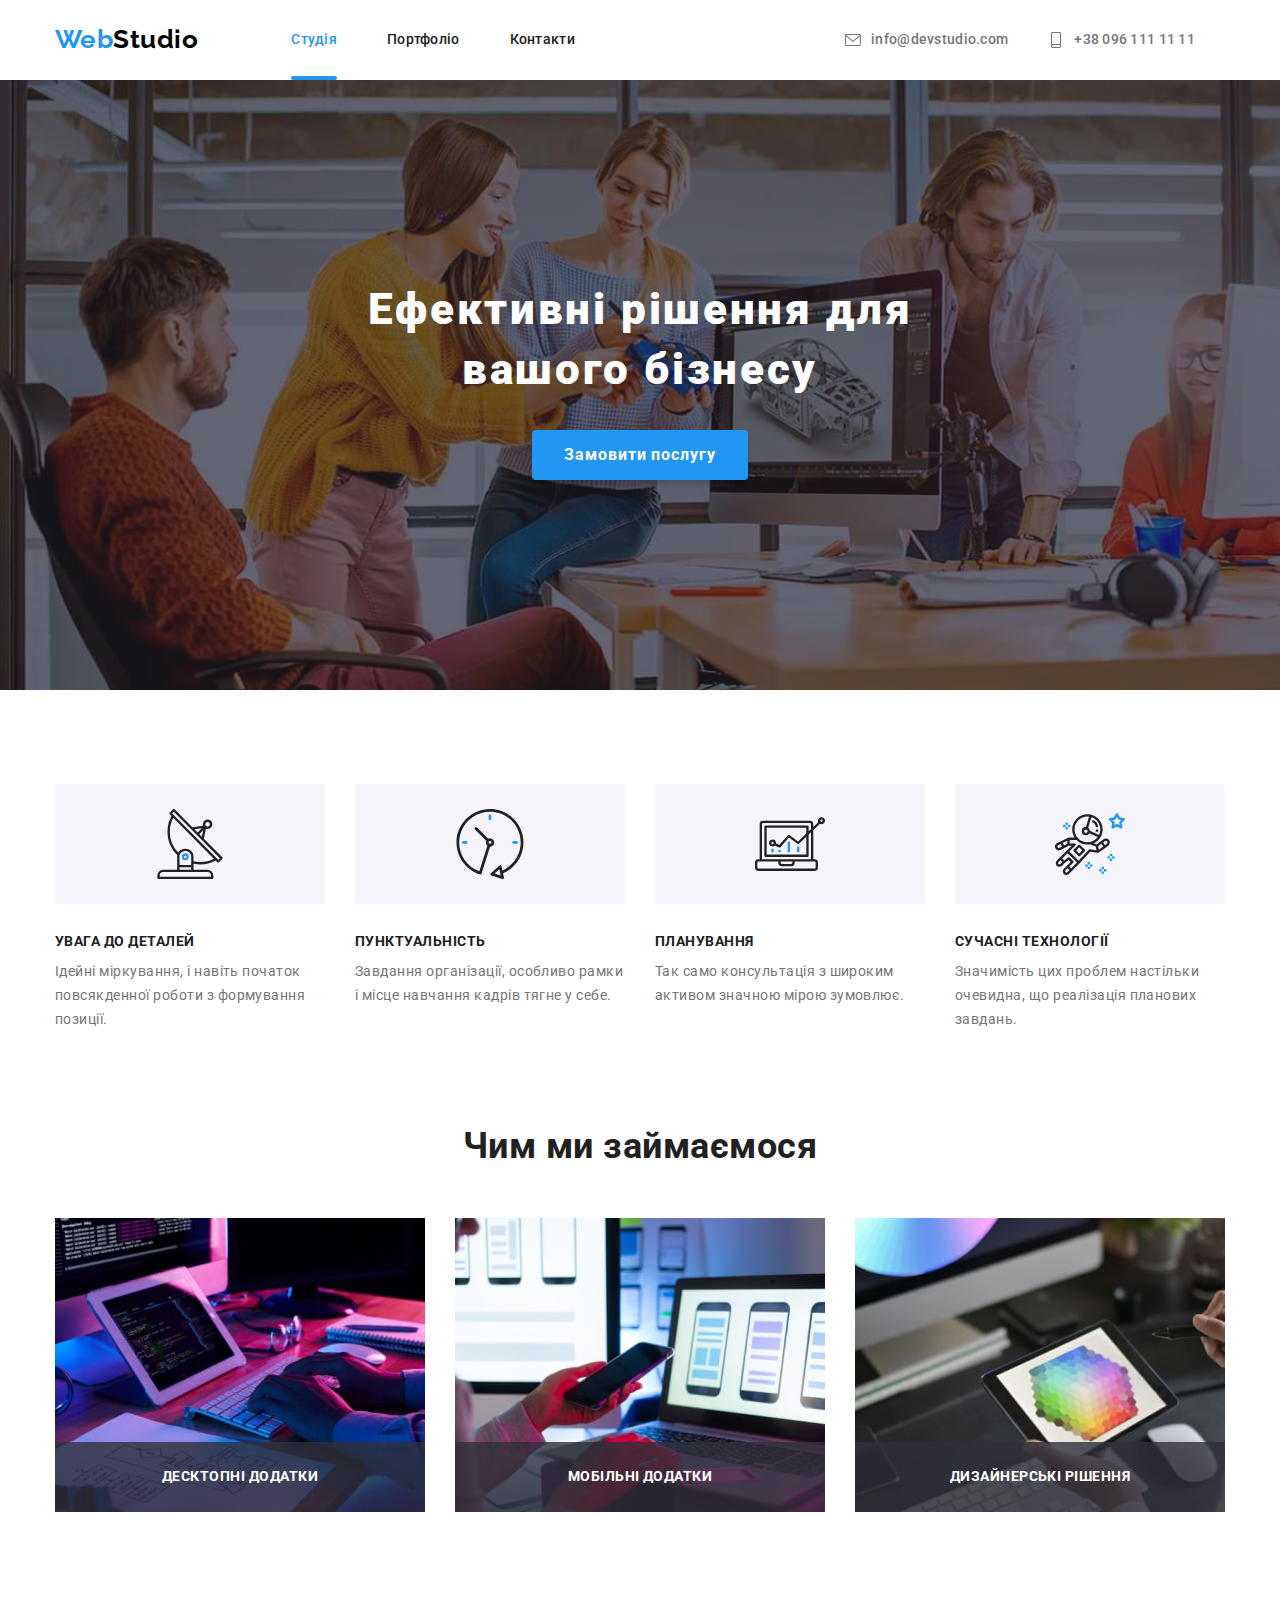
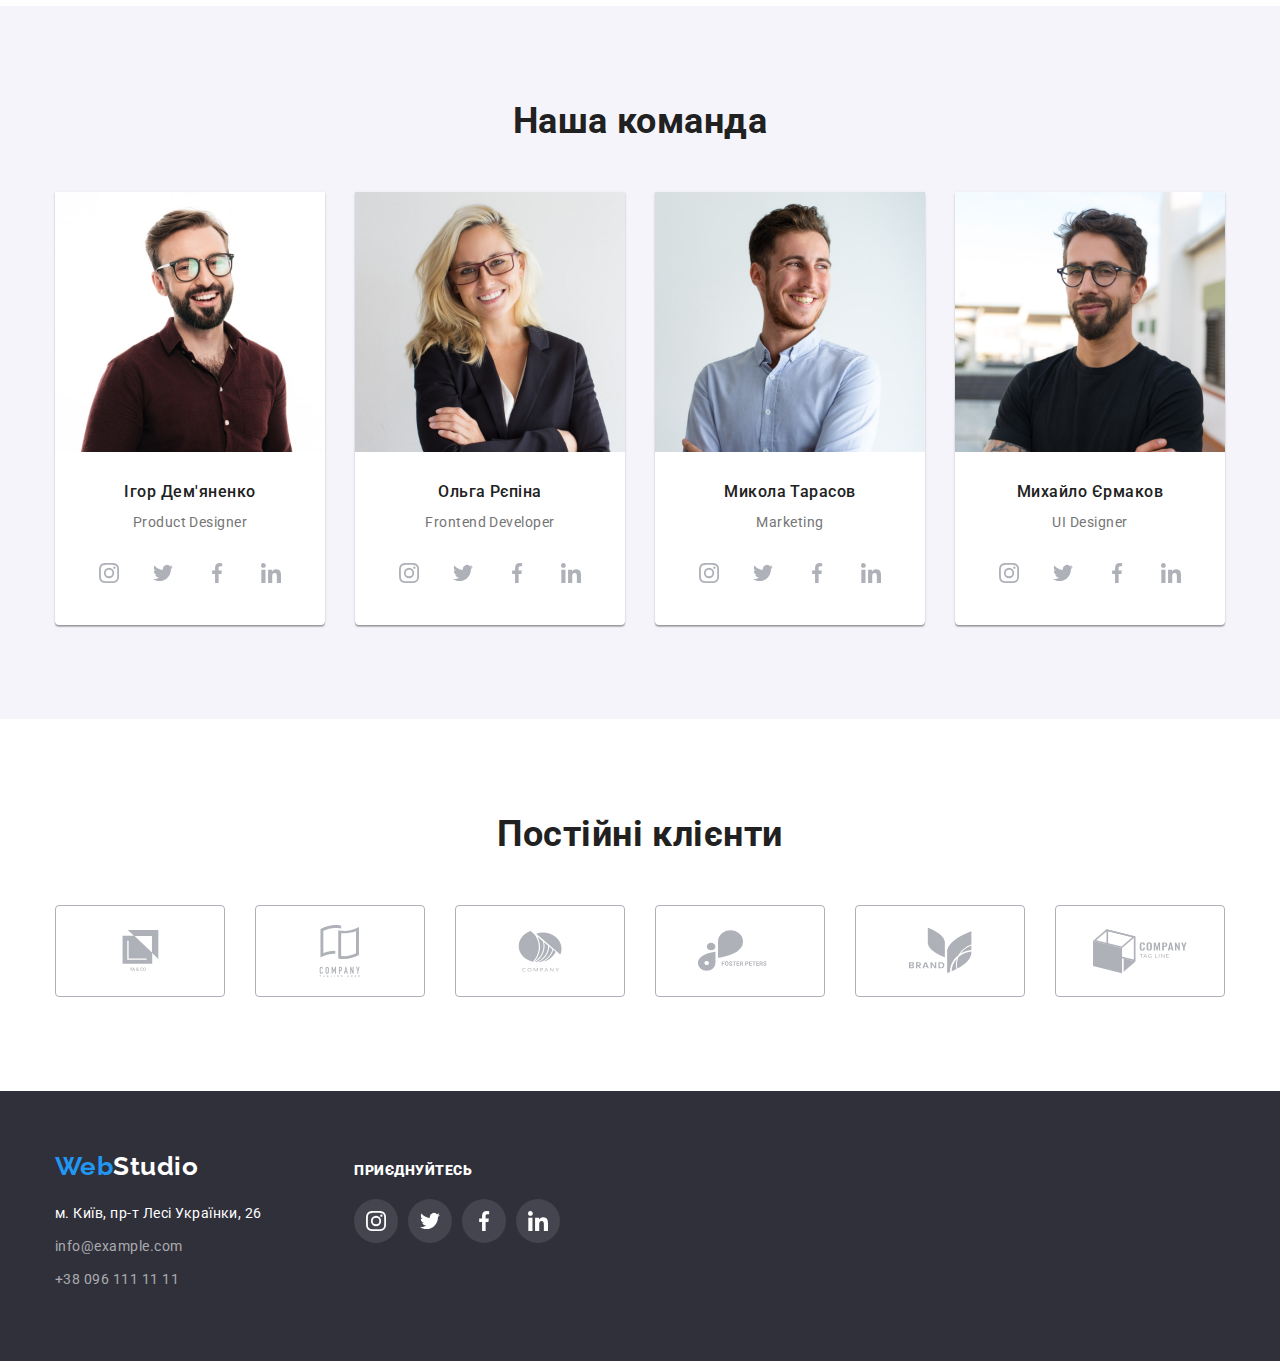
==== commit 4876f580: "fix heder,portfolio" ====
--- a/index.html
+++ b/index.html
@@ -20,8 +20,8 @@
 
     <!-- header section -->
 
-    <header class="header">
-        <div class="container header-container">
+    <header>
+        <div class="container header ">
             <div class="header-logo">
                 <a href="./index.html" class="logo"> <span class="text-web">Web</span>Studio </a>
             </div>
@@ -474,8 +474,8 @@
     <div class="backdrop is-hidden " data-modal>
         <div class="modal">
             <button type="button" class="close-button" data-modal-close>
-                <svg width="30" height="30" class=" ">
-                    <use href="./images/spritet.svg#icon-close"></use>
+                <svg width="30" height="30" class="close-btn ">
+                    <use href="./images/sprite2.svg#icon-close"></use>
                 </svg>
             </button>
         </div>
--- a/css/styles.css
+++ b/css/styles.css
@@ -63,12 +63,12 @@
 
 /* header section */
 
-.header-container {
+/* .header {
     padding-top: 24px;
     padding-bottom: 25px;
-}
-
-.header-container,
+} */
+
+.header,
 .header-nav,
 .header-items {
     display: flex;
@@ -108,6 +108,7 @@
 
 .header-nav-item {
     position: relative;
+    padding: 32px 0;
     color: var(--primery-text-color);
     display: block;
     font-weight: 500;
@@ -135,7 +136,8 @@
     content: "";
     position: absolute;
     display: block;
-    bottom: -32px;
+    /* bottom: -32px; */
+    bottom: 0;
     left: 0;
     width: 100%;
     height: 4px;
@@ -167,18 +169,17 @@
     transition: color 250ms cubic-bezier(0.4, 0, 0.2, 1);
 }
 
+.header-items-item:hover,
+.header-items-item:focus {
+    color: var(--accent-color);
+    outline: none;
+
+}
+
 .header-icon {
     margin-right: 10px;
     fill: #757575;
-}
-
-
-
-.header-items-item:hover,
-.header-items-item:focus {
-    color: var(--accent-color);
-    outline: none;
-
+    transition: fill 250ms cubic-bezier(0.4, 0, 0.2, 1);
 }
 
 
@@ -340,7 +341,7 @@
     line-height: 1.14;
     text-transform: uppercase;
     color: var(--additional-text-color-2);
-    /* padding: 27px 107px; */
+
 }
 
 /* наша команда */
@@ -369,14 +370,7 @@
     justify-content: center;
 }
 
-.social-item {
-
-    /* display: flex;
-    align-items: center;
-    justify-content: center;
- */
-
-}
+
 
 .social-item:not(:first-child) {
     margin-left: 10px;
@@ -641,9 +635,7 @@
     position: absolute;
     top: 8px;
     right: 8px;
-    /* width: 30px;
-    height: 30px;
-    border-radius: 50%; */
+
     display: flex;
     justify-content: center;
     align-items: center;
@@ -653,6 +645,11 @@
     cursor: pointer;
 }
 
+.close-btn {
+
+    border-radius: 50%;
+    border: 1px solid rgba(0, 0, 0, 0.1);
+}
 
 
 
@@ -711,11 +708,10 @@
     gap: 30px;
 }
 
-
-
 .portfolio-item {
     display: block;
     text-decoration: none;
+    transition: box-shadow 250ms cubic-bezier(0.4, 0, 0.2, 1);
 }
 
 .portfolio-item:hover,
@@ -724,10 +720,7 @@
     box-shadow: 0px 1px 1px rgba(0, 0, 0, 0.12), 0px 4px 4px rgba(0, 0, 0, 0.06), 1px 4px 6px rgba(0, 0, 0, 0.16);
 }
 
-/* .portfolio-item:focus {
-    outline: none;
-    box-shadow: 0px 1px 1px rgba(0, 0, 0, 0.12), 0px 4px 4px rgba(0, 0, 0, 0.06), 1px 4px 6px rgba(0, 0, 0, 0.16);
-} */
+
 
 .text {
     padding: 20px 24px;
@@ -751,8 +744,6 @@
 
     font-size: 16px;
     line-height: 1.88;
-
-
 }
 
 .box-text {
@@ -784,6 +775,7 @@
 .portfolio-item:focus .box-suggestions {
     transform: translateY(0);
 }
+
 
 
 .visually-hidden {
